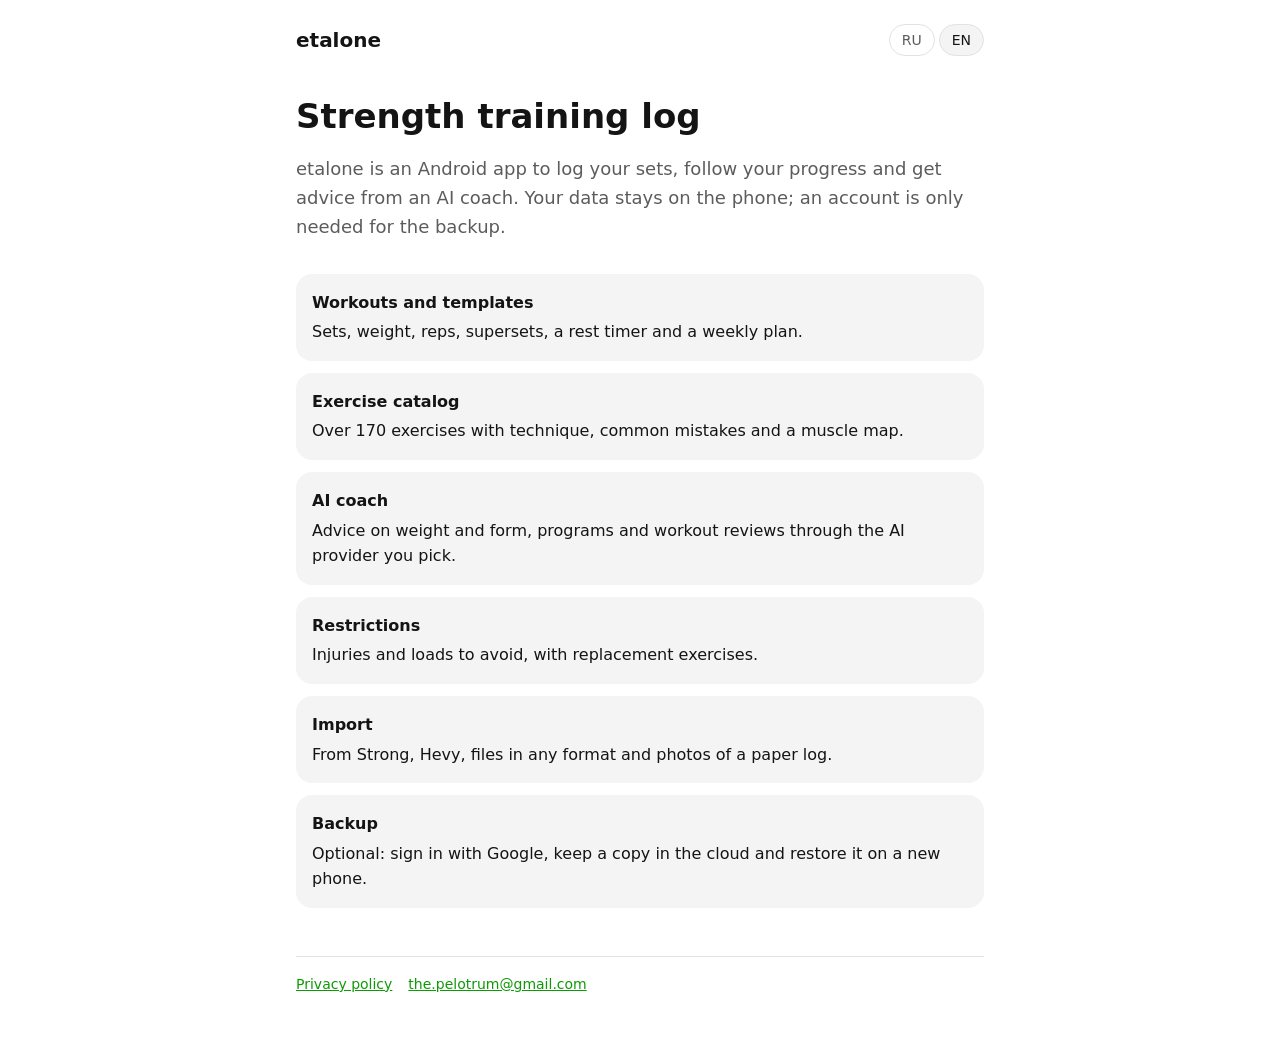
==== index.html @ 76f0bd11 "feat: главная страница и политика конфиденциальности Статический сайт для GitHub Pages на русском и " ====
<!doctype html>
<html lang="ru">
<head>
    <meta charset="utf-8">
    <meta name="viewport" content="width=device-width, initial-scale=1">
    <title data-ru="etalone — дневник силовых тренировок" data-en="etalone — strength training log">etalone — дневник силовых тренировок</title>
    <meta name="description" content="etalone — Android-приложение для записи силовых тренировок с ИИ-тренером. Android strength training log with an AI coach.">
    <link rel="stylesheet" href="style.css">
</head>
<body>
<main>
    <header>
        <a class="brand" href="./">etalone</a>
        <div class="lang">
            <button type="button" data-set="ru">RU</button>
            <button type="button" data-set="en">EN</button>
        </div>
    </header>

    <section data-lang="ru">
        <h1>Дневник силовых тренировок</h1>
        <p class="lead">etalone — Android-приложение, чтобы записывать подходы, следить за прогрессом и получать советы ИИ-тренера. Данные хранятся на телефоне, аккаунт нужен только для резервной копии.</p>
        <ul class="features">
            <li><b>Тренировки и шаблоны</b>Подходы, вес, повторения, суперсеты, таймер отдыха и план на неделю.</li>
            <li><b>Каталог упражнений</b>Больше 170 упражнений с техникой, частыми ошибками и картой мышц.</li>
            <li><b>ИИ-тренер</b>Советы по весу и технике, программы и разбор тренировок через выбранного тобой провайдера ИИ.</li>
            <li><b>Ограничения</b>Учёт травм и нежелательных нагрузок с подбором замены упражнениям.</li>
            <li><b>Импорт</b>Из Strong, Hevy, файлов любого формата и фотографий дневника.</li>
            <li><b>Резервная копия</b>По желанию: вход через Google, копия в облаке и восстановление на новом телефоне.</li>
        </ul>
    </section>

    <section data-lang="en">
        <h1>Strength training log</h1>
        <p class="lead">etalone is an Android app to log your sets, follow your progress and get advice from an AI coach. Your data stays on the phone; an account is only needed for the backup.</p>
        <ul class="features">
            <li><b>Workouts and templates</b>Sets, weight, reps, supersets, a rest timer and a weekly plan.</li>
            <li><b>Exercise catalog</b>Over 170 exercises with technique, common mistakes and a muscle map.</li>
            <li><b>AI coach</b>Advice on weight and form, programs and workout reviews through the AI provider you pick.</li>
            <li><b>Restrictions</b>Injuries and loads to avoid, with replacement exercises.</li>
            <li><b>Import</b>From Strong, Hevy, files in any format and photos of a paper log.</li>
            <li><b>Backup</b>Optional: sign in with Google, keep a copy in the cloud and restore it on a new phone.</li>
        </ul>
    </section>

    <footer>
        <a href="privacy.html"><span data-lang="ru">Политика конфиденциальности</span><span data-lang="en">Privacy policy</span></a>
        <a href="mailto:the.pelotrum@gmail.com">the.pelotrum@gmail.com</a>
    </footer>
</main>
<script src="lang.js"></script>
</body>
</html>
---- style.css ----
:root {
    --bg: #ffffff;
    --surface: #f4f4f4;
    --text: #141414;
    --muted: #5c5c5c;
    --line: #e2e2e2;
    --accent: #0e9a07;
    color-scheme: light dark;
}

@media (prefers-color-scheme: dark) {
    :root {
        --bg: #101010;
        --surface: #191919;
        --text: #f2f2f2;
        --muted: #b0b0b0;
        --line: #2e2e2e;
        --accent: #12c709;
    }
}

* { box-sizing: border-box; }

body {
    margin: 0;
    background: var(--bg);
    color: var(--text);
    font: 16px/1.6 system-ui, -apple-system, "Segoe UI", Roboto, sans-serif;
}

main {
    max-width: 720px;
    margin: 0 auto;
    padding: 24px 16px 64px;
}

header {
    display: flex;
    align-items: center;
    justify-content: space-between;
    gap: 16px;
    margin-bottom: 40px;
}

.brand {
    font-weight: 700;
    font-size: 20px;
    color: var(--text);
    text-decoration: none;
}

.lang { display: flex; gap: 4px; }

.lang button {
    border: 1px solid var(--line);
    background: transparent;
    color: var(--muted);
    border-radius: 999px;
    padding: 4px 12px;
    font: inherit;
    font-size: 14px;
    cursor: pointer;
}

.lang button[aria-pressed="true"] {
    background: var(--surface);
    color: var(--text);
}

h1 { font-size: 34px; line-height: 1.2; margin: 0 0 16px; }
h2 { font-size: 20px; margin: 36px 0 8px; }
p, li { color: var(--text); }
.lead { font-size: 18px; color: var(--muted); }
.muted { color: var(--muted); font-size: 14px; }
a { color: var(--accent); }

ul { padding-left: 20px; }

.features {
    display: grid;
    gap: 12px;
    padding: 0;
    list-style: none;
    margin: 32px 0;
}

.features li {
    background: var(--surface);
    border-radius: 16px;
    padding: 16px;
}

.features b { display: block; margin-bottom: 4px; }

footer {
    margin-top: 48px;
    padding-top: 16px;
    border-top: 1px solid var(--line);
    display: flex;
    flex-wrap: wrap;
    gap: 16px;
    font-size: 14px;
}

[lang="en"] [data-lang="ru"], [lang="ru"] [data-lang="en"] { display: none; }
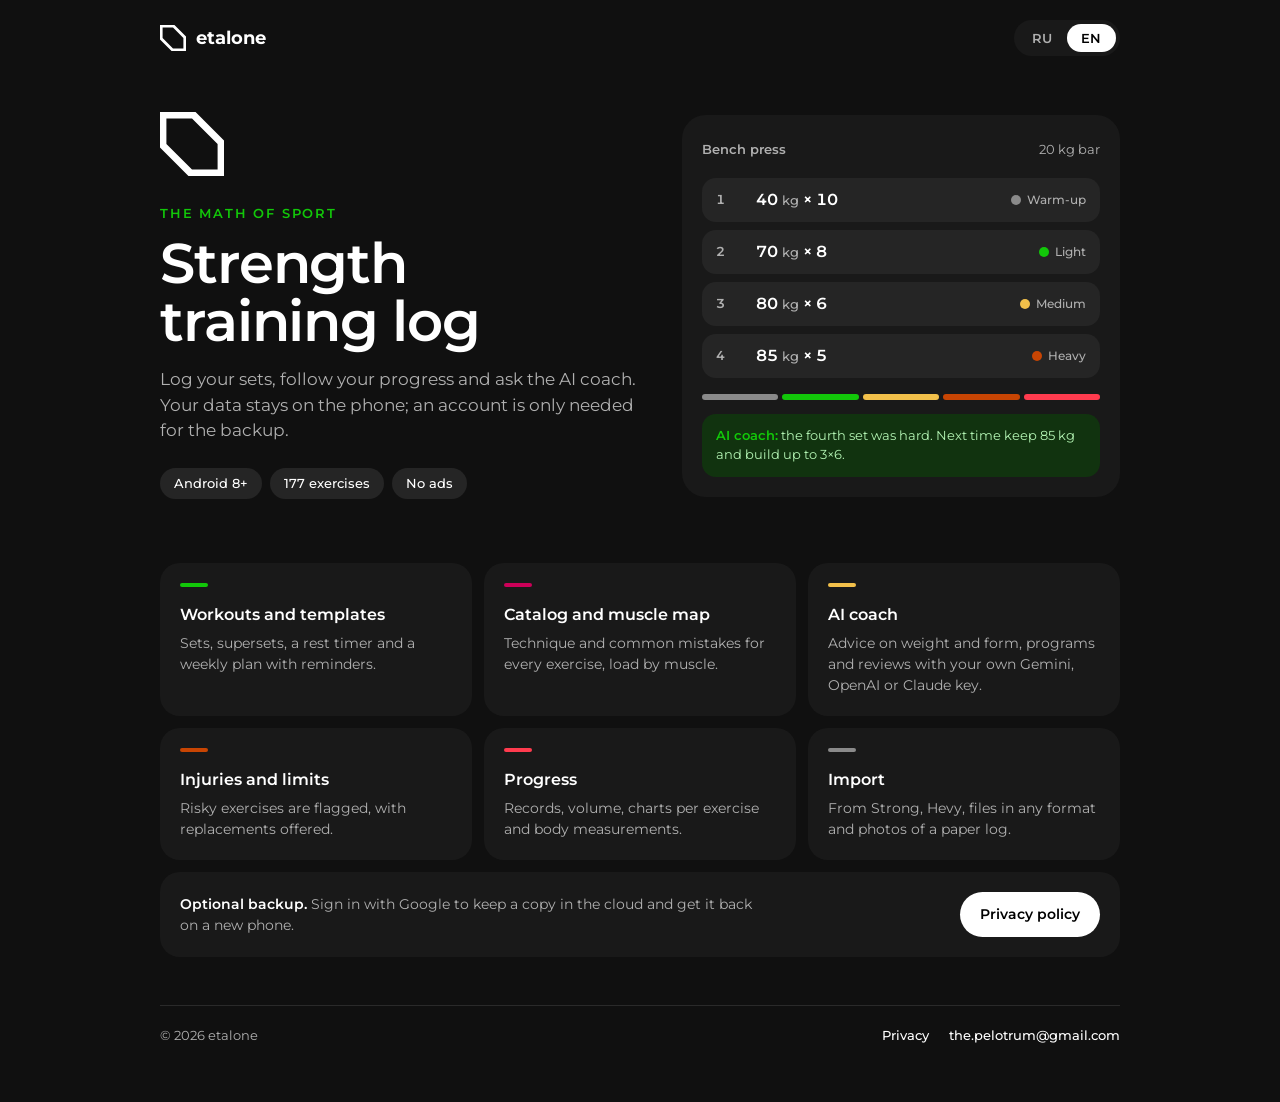
==== commit 395f480a: "style: сайт в стиле приложения Тёмная тема, шрифт Montserrat, серые карточки и белая кнопка, как в п" ====
--- a/index.html
+++ b/index.html
@@ -2,52 +2,87 @@
 <html lang="ru">
 <head>
     <meta charset="utf-8">
-    <meta name="viewport" content="width=device-width, initial-scale=1">
+    <meta name="viewport" content="width=device-width, initial-scale=1, viewport-fit=cover">
     <title data-ru="etalone — дневник силовых тренировок" data-en="etalone — strength training log">etalone — дневник силовых тренировок</title>
     <meta name="description" content="etalone — Android-приложение для записи силовых тренировок с ИИ-тренером. Android strength training log with an AI coach.">
+    <meta name="theme-color" content="#101010">
+    <link rel="icon" href="icon.svg" type="image/svg+xml">
+    <link rel="preconnect" href="https://fonts.googleapis.com">
+    <link rel="preconnect" href="https://fonts.gstatic.com" crossorigin>
+    <link rel="stylesheet" href="https://fonts.googleapis.com/css2?family=Montserrat:wght@400;500;600;700&display=swap">
     <link rel="stylesheet" href="style.css">
 </head>
 <body>
-<main>
+<div class="page">
     <header>
-        <a class="brand" href="./">etalone</a>
-        <div class="lang">
+        <a class="brand" href="./">
+            <svg class="icon" viewBox="30 29.5 120 120" aria-hidden="true"><path fill-rule="evenodd" d="M96.6438 29.5L150.002 82.8572V149.5H83.36L30.001 96.1416L30.0012 67.7886H30L30.001 29.5H96.6438ZM42.0016 41.5V89.5L90.0022 137.5H138.002V89.5L90.0022 41.5H42.0016Z"/></svg>
+            etalone
+        </a>
+        <div class="lang" role="group" aria-label="Language">
             <button type="button" data-set="ru">RU</button>
             <button type="button" data-set="en">EN</button>
         </div>
     </header>
 
-    <section data-lang="ru">
-        <h1>Дневник силовых тренировок</h1>
-        <p class="lead">etalone — Android-приложение, чтобы записывать подходы, следить за прогрессом и получать советы ИИ-тренера. Данные хранятся на телефоне, аккаунт нужен только для резервной копии.</p>
-        <ul class="features">
-            <li><b>Тренировки и шаблоны</b>Подходы, вес, повторения, суперсеты, таймер отдыха и план на неделю.</li>
-            <li><b>Каталог упражнений</b>Больше 170 упражнений с техникой, частыми ошибками и картой мышц.</li>
-            <li><b>ИИ-тренер</b>Советы по весу и технике, программы и разбор тренировок через выбранного тобой провайдера ИИ.</li>
-            <li><b>Ограничения</b>Учёт травм и нежелательных нагрузок с подбором замены упражнениям.</li>
-            <li><b>Импорт</b>Из Strong, Hevy, файлов любого формата и фотографий дневника.</li>
-            <li><b>Резервная копия</b>По желанию: вход через Google, копия в облаке и восстановление на новом телефоне.</li>
-        </ul>
-    </section>
+    <main class="hero">
+        <div>
+            <svg class="icon" viewBox="30 29.5 120 120" aria-hidden="true"><path fill-rule="evenodd" d="M96.6438 29.5L150.002 82.8572V149.5H83.36L30.001 96.1416L30.0012 67.7886H30L30.001 29.5H96.6438ZM42.0016 41.5V89.5L90.0022 137.5H138.002V89.5L90.0022 41.5H42.0016Z"/></svg>
+            <span class="eyebrow"><span data-lang="ru">Математика спорта</span><span data-lang="en">The math of sport</span></span>
+            <h1><span data-lang="ru">Дневник силовых тренировок</span><span data-lang="en">Strength training log</span></h1>
+            <p class="lead" data-lang="ru">Записывай подходы, следи за прогрессом и спрашивай ИИ-тренера. Данные хранятся на телефоне, аккаунт нужен только для резервной копии.</p>
+            <p class="lead" data-lang="en">Log your sets, follow your progress and ask the AI coach. Your data stays on the phone; an account is only needed for the backup.</p>
+            <ul class="tags">
+                <li>Android 8+</li>
+                <li><span data-lang="ru">177 упражнений</span><span data-lang="en">177 exercises</span></li>
+                <li><span data-lang="ru">Без рекламы</span><span data-lang="en">No ads</span></li>
+            </ul>
+        </div>
 
-    <section data-lang="en">
-        <h1>Strength training log</h1>
-        <p class="lead">etalone is an Android app to log your sets, follow your progress and get advice from an AI coach. Your data stays on the phone; an account is only needed for the backup.</p>
-        <ul class="features">
-            <li><b>Workouts and templates</b>Sets, weight, reps, supersets, a rest timer and a weekly plan.</li>
-            <li><b>Exercise catalog</b>Over 170 exercises with technique, common mistakes and a muscle map.</li>
-            <li><b>AI coach</b>Advice on weight and form, programs and workout reviews through the AI provider you pick.</li>
-            <li><b>Restrictions</b>Injuries and loads to avoid, with replacement exercises.</li>
-            <li><b>Import</b>From Strong, Hevy, files in any format and photos of a paper log.</li>
-            <li><b>Backup</b>Optional: sign in with Google, keep a copy in the cloud and restore it on a new phone.</li>
-        </ul>
-    </section>
+        <div class="workout">
+            <div class="workout-head">
+                <b><span data-lang="ru">Жим лёжа</span><span data-lang="en">Bench press</span></b>
+                <span><span data-lang="ru">гриф 20 кг</span><span data-lang="en">20 kg bar</span></span>
+            </div>
+            <ol class="sets">
+                <li class="set"><span class="n">1</span><span class="w">40 <small>kg</small> × 10</span><span class="effort" style="--dot: var(--warmup)"><span data-lang="ru">Разминка</span><span data-lang="en">Warm-up</span></span></li>
+                <li class="set"><span class="n">2</span><span class="w">70 <small>kg</small> × 8</span><span class="effort" style="--dot: var(--green)"><span data-lang="ru">Лёгкий</span><span data-lang="en">Light</span></span></li>
+                <li class="set"><span class="n">3</span><span class="w">80 <small>kg</small> × 6</span><span class="effort" style="--dot: var(--medium)"><span data-lang="ru">Средний</span><span data-lang="en">Medium</span></span></li>
+                <li class="set"><span class="n">4</span><span class="w">85 <small>kg</small> × 5</span><span class="effort" style="--dot: var(--heavy)"><span data-lang="ru">Тяжёлый</span><span data-lang="en">Heavy</span></span></li>
+            </ol>
+            <div class="scale" aria-hidden="true">
+                <i style="--dot: var(--warmup)"></i><i style="--dot: var(--green)"></i><i style="--dot: var(--medium)"></i><i style="--dot: var(--heavy)"></i><i style="--dot: var(--max)"></i>
+            </div>
+            <div class="note">
+                <span data-lang="ru"><b>ИИ-тренер:</b> четвёртый подход шёл тяжело. В следующий раз оставь 85 кг и добери до 3×6.</span>
+                <span data-lang="en"><b>AI coach:</b> the fourth set was hard. Next time keep 85 kg and build up to 3×6.</span>
+            </div>
+        </div>
+    </main>
+
+    <ul class="features">
+        <li><div class="mark" style="--dot: var(--green)"></div><b><span data-lang="ru">Тренировки и шаблоны</span><span data-lang="en">Workouts and templates</span></b><p><span data-lang="ru">Подходы, суперсеты, таймер отдыха и план на неделю с напоминаниями.</span><span data-lang="en">Sets, supersets, a rest timer and a weekly plan with reminders.</span></p></li>
+        <li><div class="mark" style="--dot: var(--pink)"></div><b><span data-lang="ru">Каталог и карта мышц</span><span data-lang="en">Catalog and muscle map</span></b><p><span data-lang="ru">Техника и частые ошибки для каждого упражнения, нагрузка по мышцам.</span><span data-lang="en">Technique and common mistakes for every exercise, load by muscle.</span></p></li>
+        <li><div class="mark" style="--dot: var(--medium)"></div><b><span data-lang="ru">ИИ-тренер</span><span data-lang="en">AI coach</span></b><p><span data-lang="ru">Советы по весу и технике, программы и разбор тренировок через твой ключ Gemini, OpenAI или Claude.</span><span data-lang="en">Advice on weight and form, programs and reviews with your own Gemini, OpenAI or Claude key.</span></p></li>
+        <li><div class="mark" style="--dot: var(--heavy)"></div><b><span data-lang="ru">Травмы и ограничения</span><span data-lang="en">Injuries and limits</span></b><p><span data-lang="ru">Приложение помечает опасные упражнения и предлагает замену.</span><span data-lang="en">Risky exercises are flagged, with replacements offered.</span></p></li>
+        <li><div class="mark" style="--dot: var(--max)"></div><b><span data-lang="ru">Прогресс</span><span data-lang="en">Progress</span></b><p><span data-lang="ru">Рекорды, объём, графики по упражнениям и замеры тела.</span><span data-lang="en">Records, volume, charts per exercise and body measurements.</span></p></li>
+        <li><div class="mark" style="--dot: var(--warmup)"></div><b><span data-lang="ru">Импорт</span><span data-lang="en">Import</span></b><p><span data-lang="ru">Из Strong, Hevy, файлов любого формата и фото бумажного дневника.</span><span data-lang="en">From Strong, Hevy, files in any format and photos of a paper log.</span></p></li>
+    </ul>
+
+    <div class="cloud">
+        <p data-lang="ru"><b>Резервная копия по желанию.</b> Войди через Google, и копия будет храниться в облаке и вернётся на новом телефоне.</p>
+        <p data-lang="en"><b>Optional backup.</b> Sign in with Google to keep a copy in the cloud and get it back on a new phone.</p>
+        <a class="pill" href="privacy.html"><span data-lang="ru">Политика конфиденциальности</span><span data-lang="en">Privacy policy</span></a>
+    </div>
 
     <footer>
-        <a href="privacy.html"><span data-lang="ru">Политика конфиденциальности</span><span data-lang="en">Privacy policy</span></a>
-        <a href="mailto:the.pelotrum@gmail.com">the.pelotrum@gmail.com</a>
+        <span>© 2026 etalone</span>
+        <nav>
+            <a href="privacy.html"><span data-lang="ru">Конфиденциальность</span><span data-lang="en">Privacy</span></a>
+            <a href="mailto:the.pelotrum@gmail.com">the.pelotrum@gmail.com</a>
+        </nav>
     </footer>
-</main>
+</div>
 <script src="lang.js"></script>
 </body>
 </html>
--- a/style.css
+++ b/style.css
@@ -1,105 +1,162 @@
+/* The app's own look: a near-black screen, grey cards, white main action and the effort colours as accents. */
 :root {
-    --bg: #ffffff;
-    --surface: #f4f4f4;
-    --text: #141414;
-    --muted: #5c5c5c;
-    --line: #e2e2e2;
-    --accent: #0e9a07;
-    color-scheme: light dark;
-}
-
-@media (prefers-color-scheme: dark) {
-    :root {
-        --bg: #101010;
-        --surface: #191919;
-        --text: #f2f2f2;
-        --muted: #b0b0b0;
-        --line: #2e2e2e;
-        --accent: #12c709;
-    }
+    --bg: #101010;
+    --card: #191919;
+    --card-high: #252525;
+    --line: #2a2a2a;
+    --fg: #ffffff;
+    --muted: #b0b0b0;
+    --green: #12c709;
+    --green-soft: #11330f;
+    --green-text: #b4f5b4;
+    --pink: #cc0058;
+    --warmup: #8a8a8a;
+    --medium: #f2c04a;
+    --heavy: #c84503;
+    --max: #ff3b4e;
+    --font: "Montserrat", system-ui, -apple-system, "Segoe UI", Roboto, sans-serif;
+    color-scheme: dark;
 }
 
 * { box-sizing: border-box; }
 
+html { background: var(--bg); }
+
 body {
     margin: 0;
     background: var(--bg);
-    color: var(--text);
-    font: 16px/1.6 system-ui, -apple-system, "Segoe UI", Roboto, sans-serif;
+    color: var(--fg);
+    font: 400 16px/1.5 var(--font);
+    padding-left: max(16px, env(safe-area-inset-left, 0px));
+    padding-right: max(16px, env(safe-area-inset-right, 0px));
 }
 
-main {
-    max-width: 720px;
-    margin: 0 auto;
-    padding: 24px 16px 64px;
+.page { max-width: 960px; margin: 0 auto; padding-block: 20px 56px; }
+
+header { display: flex; align-items: center; justify-content: space-between; gap: 12px; }
+
+.brand { display: flex; align-items: center; gap: 10px; color: var(--fg); text-decoration: none; font-weight: 700; font-size: 18px; }
+.brand .icon { width: 26px; height: 26px; }
+
+.icon { display: block; flex: none; }
+.icon path { fill: var(--fg); }
+
+.lang { display: flex; background: var(--card); border-radius: 999px; padding: 4px; }
+.lang button {
+    border: 0; background: transparent; color: var(--muted);
+    font: 600 13px var(--font); letter-spacing: .04em;
+    padding: 6px 14px; border-radius: 999px; cursor: pointer;
+}
+.lang button[aria-pressed="true"] { background: var(--fg); color: #000; }
+.lang button:focus-visible, a:focus-visible { outline: 2px solid var(--green); outline-offset: 2px; }
+
+.eyebrow {
+    display: block;
+    margin-top: 28px;
+    color: var(--green);
+    font-size: 13px;
+    font-weight: 600;
+    letter-spacing: .14em;
+    text-transform: uppercase;
 }
 
-header {
-    display: flex;
-    align-items: center;
-    justify-content: space-between;
-    gap: 16px;
-    margin-bottom: 40px;
+h1 {
+    font-size: clamp(34px, 6vw, 56px);
+    font-weight: 600;
+    line-height: 1.05;
+    letter-spacing: -.02em;
+    margin: 10px 0 16px;
+    text-wrap: balance;
 }
 
-.brand {
-    font-weight: 700;
-    font-size: 20px;
-    color: var(--text);
-    text-decoration: none;
+.lead { color: var(--muted); font-size: 17px; max-width: 34em; margin: 0; }
+
+.hero {
+    display: grid;
+    grid-template-columns: minmax(0, 1.1fr) minmax(0, 1fr);
+    gap: 40px;
+    align-items: center;
+    margin-top: 56px;
 }
+.hero .icon { width: 64px; height: 64px; }
 
-.lang { display: flex; gap: 4px; }
+.tags { display: flex; flex-wrap: wrap; gap: 8px; margin: 24px 0 0; padding: 0; list-style: none; }
+.tags li { background: var(--card-high); border-radius: 999px; padding: 6px 14px; font-size: 13px; font-weight: 500; }
 
-.lang button {
-    border: 1px solid var(--line);
-    background: transparent;
-    color: var(--muted);
-    border-radius: 999px;
-    padding: 4px 12px;
-    font: inherit;
-    font-size: 14px;
-    cursor: pointer;
+/* A card from the workout screen: the set log with its effort colours. */
+.workout { background: var(--card); border-radius: 24px; padding: 20px; min-width: 0; }
+.workout-head { display: flex; justify-content: space-between; align-items: baseline; gap: 12px; }
+.workout-head b { font-size: 18px; font-weight: 600; }
+.workout-head span { color: var(--muted); font-size: 13px; }
+
+.sets { list-style: none; padding: 0; margin: 16px 0 0; display: grid; gap: 8px; }
+.set {
+    display: grid;
+    grid-template-columns: 28px 1fr auto;
+    align-items: center;
+    gap: 12px;
+    background: var(--card-high);
+    border-radius: 14px;
+    padding: 10px 14px;
+    font-variant-numeric: tabular-nums;
 }
+.set .n { color: var(--muted); font-size: 13px; font-weight: 600; }
+.set .w { font-weight: 600; }
+.set .w small { color: var(--muted); font-weight: 500; font-size: 13px; }
+.effort { display: flex; align-items: center; gap: 6px; font-size: 12px; font-weight: 500; color: var(--muted); }
+.effort::before { content: ""; width: 10px; height: 10px; border-radius: 50%; background: var(--dot); }
 
-.lang button[aria-pressed="true"] {
-    background: var(--surface);
-    color: var(--text);
-}
+.scale { display: flex; gap: 4px; margin-top: 16px; }
+.scale i { flex: 1; height: 6px; border-radius: 3px; background: var(--dot); }
 
-h1 { font-size: 34px; line-height: 1.2; margin: 0 0 16px; }
-h2 { font-size: 20px; margin: 36px 0 8px; }
-p, li { color: var(--text); }
-.lead { font-size: 18px; color: var(--muted); }
-.muted { color: var(--muted); font-size: 14px; }
-a { color: var(--accent); }
-
-ul { padding-left: 20px; }
+.note { margin-top: 14px; padding: 12px 14px; border-radius: 14px; background: var(--green-soft); color: var(--green-text); font-size: 13px; }
+.note b { color: var(--green); font-weight: 600; }
 
 .features {
     display: grid;
+    grid-template-columns: repeat(3, minmax(0, 1fr));
     gap: 12px;
+    margin: 64px 0 0;
     padding: 0;
     list-style: none;
-    margin: 32px 0;
 }
+.features li { background: var(--card); border-radius: 20px; padding: 20px; }
+.features b { display: block; font-size: 16px; font-weight: 600; margin-bottom: 6px; }
+.features p { margin: 0; color: var(--muted); font-size: 14px; }
+.mark { width: 28px; height: 4px; border-radius: 2px; background: var(--dot); margin-bottom: 16px; }
 
-.features li {
-    background: var(--surface);
-    border-radius: 16px;
-    padding: 16px;
+.cloud {
+    display: flex; flex-wrap: wrap; align-items: center; justify-content: space-between; gap: 16px;
+    margin-top: 12px; background: var(--card); border-radius: 20px; padding: 20px;
 }
+.cloud p { margin: 0; color: var(--muted); font-size: 14px; max-width: 42em; }
+.cloud b { color: var(--fg); font-weight: 600; }
+.pill { background: var(--fg); color: #000; border-radius: 999px; padding: 12px 20px; font-weight: 600; font-size: 14px; text-decoration: none; white-space: nowrap; }
 
-.features b { display: block; margin-bottom: 4px; }
+/* The privacy policy: one readable column of cards. */
+.doc { max-width: 720px; margin: 48px auto 0; }
+.doc h1 { font-size: clamp(30px, 5vw, 44px); }
+.doc .date { color: var(--muted); font-size: 13px; margin: 0; }
+.doc .intro { color: var(--muted); font-size: 17px; margin: 20px 0 0; }
+.doc section { background: var(--card); border-radius: 20px; padding: 20px; margin-top: 12px; }
+.doc h2 { font-size: 17px; font-weight: 600; margin: 0 0 8px; }
+.doc p, .doc li { color: var(--muted); font-size: 15px; }
+.doc p { margin: 0; }
+.doc p + p { margin-top: 10px; }
+.doc ul { margin: 0; padding-left: 20px; display: grid; gap: 8px; }
+.doc a { color: var(--fg); }
 
 footer {
-    margin-top: 48px;
-    padding-top: 16px;
-    border-top: 1px solid var(--line);
-    display: flex;
-    flex-wrap: wrap;
-    gap: 16px;
-    font-size: 14px;
+    margin-top: 48px; padding-top: 20px; border-top: 1px solid var(--line);
+    display: flex; flex-wrap: wrap; justify-content: space-between; gap: 12px;
+    color: var(--muted); font-size: 13px;
 }
+footer a { color: var(--fg); text-decoration: none; font-weight: 500; }
+footer nav { display: flex; gap: 20px; flex-wrap: wrap; }
 
 [lang="en"] [data-lang="ru"], [lang="ru"] [data-lang="en"] { display: none; }
+
+@media (max-width: 760px) {
+    .hero { grid-template-columns: minmax(0, 1fr); margin-top: 32px; gap: 32px; }
+    .features { grid-template-columns: minmax(0, 1fr); }
+}
